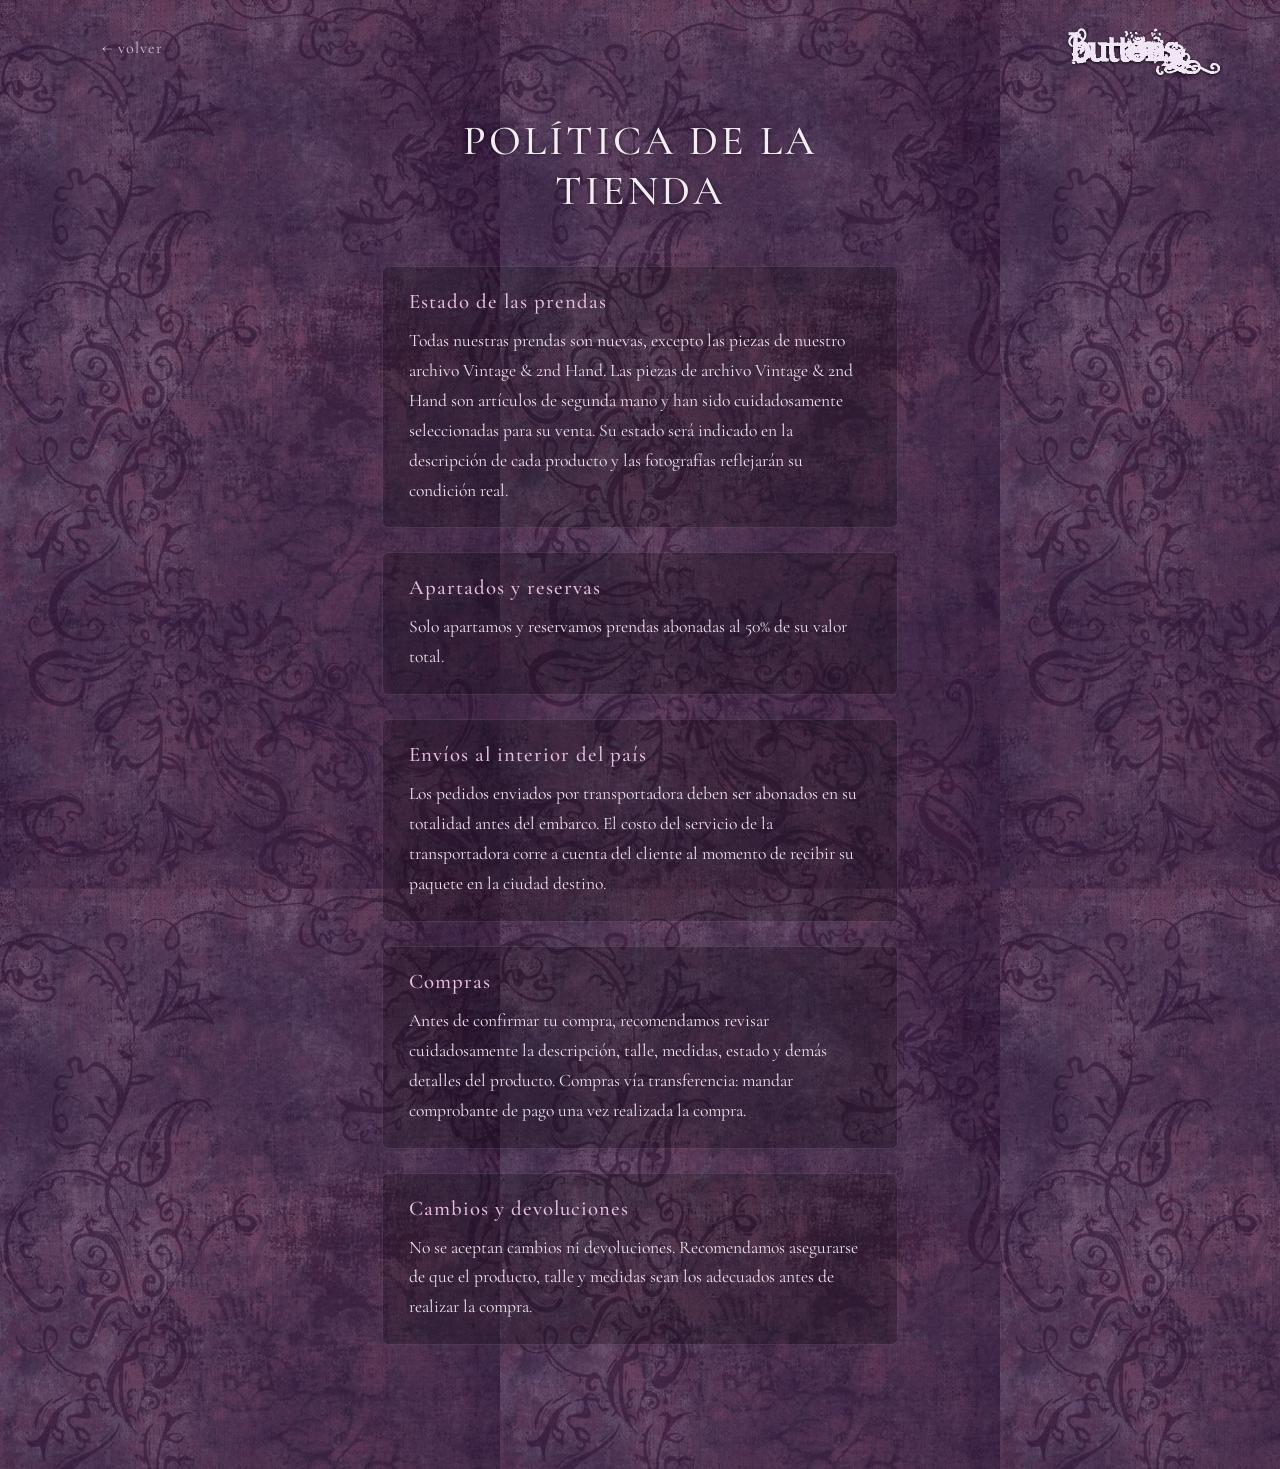
==== politicas.html @ 1bda3d87 "Add store policy page and link it from the nav Co-Authored-By: Claude Sonnet 5 <noreply@anthropic.co" ====
<!DOCTYPE html>
<html lang="es">
<head>
  <meta charset="UTF-8">
  <meta name="viewport" content="width=device-width, initial-scale=1.0">
  <title>Buttons — Política de la Tienda</title>
  <style>html,body{background:#4a2e45;}</style>
  <link href="https://fonts.googleapis.com/css2?family=Cormorant+Garamond:wght@300;400;500&display=swap" rel="stylesheet">
  <link rel="stylesheet" href="style.css">
  <link rel="stylesheet" href="tienda.css">
  <link rel="stylesheet" href="politicas.css">
</head>
<body class="tienda-body">

<svg width="0" height="0" style="position:absolute" aria-hidden="true">
  <defs>
    <filter id="thin-logo">
      <feMorphology operator="erode" radius="0.28"></feMorphology>
    </filter>
  </defs>
</svg>

<header class="politicas-top">
  <a href="tienda.html" class="politicas-back">← volver</a>
  <h1 class="politicas-logo">Buttons</h1>
</header>

<main class="politicas-main">
  <h2 class="politicas-title">Política de la Tienda</h2>

  <section class="politicas-block">
    <h3>Estado de las prendas</h3>
    <p>Todas nuestras prendas son nuevas, excepto las piezas de nuestro archivo Vintage &amp; 2nd Hand. Las piezas de archivo Vintage &amp; 2nd Hand son artículos de segunda mano y han sido cuidadosamente seleccionadas para su venta. Su estado será indicado en la descripción de cada producto y las fotografías reflejarán su condición real.</p>
  </section>

  <section class="politicas-block">
    <h3>Apartados y reservas</h3>
    <p>Solo apartamos y reservamos prendas abonadas al 50% de su valor total.</p>
  </section>

  <section class="politicas-block">
    <h3>Envíos al interior del país</h3>
    <p>Los pedidos enviados por transportadora deben ser abonados en su totalidad antes del embarco. El costo del servicio de la transportadora corre a cuenta del cliente al momento de recibir su paquete en la ciudad destino.</p>
  </section>

  <section class="politicas-block">
    <h3>Compras</h3>
    <p>Antes de confirmar tu compra, recomendamos revisar cuidadosamente la descripción, talle, medidas, estado y demás detalles del producto. Compras vía transferencia: mandar comprobante de pago una vez realizada la compra.</p>
  </section>

  <section class="politicas-block">
    <h3>Cambios y devoluciones</h3>
    <p>No se aceptan cambios ni devoluciones. Recomendamos asegurarse de que el producto, talle y medidas sean los adecuados antes de realizar la compra.</p>
  </section>
</main>

<script src="transitions.js"></script>

</body>
</html>
---- style.css ----
@font-face {
  font-family: 'Angelic War';
  src: url('assets/fonts/AngelicWar.ttf') format('truetype');
  font-weight: normal;
  font-style: normal;
}

* {
  margin: 0;
  padding: 0;
  box-sizing: border-box;
}

html {
  background: #0a0a0a;
}

body {
  font-family: sans-serif;
  overflow-x: hidden;
  background: #0a0a0a;
  opacity: 0;
  transition: opacity 0.4s ease;
}

body.page-loaded {
  opacity: 1;
}

body.page-leaving {
  opacity: 0;
}

.hero {
  position: relative;
  width: 100%;
  height: 100vh;
  background: #0a0a0a;
  overflow: hidden;
}

.hero-video-frame {
  position: absolute;
  inset: 0;
  width: 100%;
  height: 100%;
  overflow: hidden;
  background: #0a0a0a;
}

.hero-char-video {
  width: 100%;
  height: 100%;
  object-fit: cover;
  object-position: 30% center;
  animation: floatVideo 6s ease-in-out infinite, glitchFX 7s linear infinite;
  transform-origin: center center;
}

@keyframes floatVideo {
  0%, 100% { transform: scale(0.92) translateY(0); }
  50% { transform: scale(0.92) translateY(-14px); }
}

@keyframes glitchFX {
  0%, 96%, 100% {
    filter: contrast(1.2) brightness(0.78);
  }
  96.5% {
    filter: contrast(1.6) brightness(1.2) hue-rotate(8deg)
      drop-shadow(4px 0 rgba(255,0,60,0.6)) drop-shadow(-4px 0 rgba(0,200,255,0.6));
  }
  97% {
    filter: contrast(0.8) brightness(0.7) hue-rotate(-6deg)
      drop-shadow(-3px 0 rgba(255,0,60,0.5)) drop-shadow(3px 0 rgba(0,200,255,0.5));
  }
  97.5% {
    filter: contrast(1.4) brightness(1.1)
      drop-shadow(2px 0 rgba(255,0,60,0.5)) drop-shadow(-2px 0 rgba(0,200,255,0.5));
  }
  98% {
    filter: contrast(1.2) brightness(0.78);
  }
}

.vhs-overlay {
  position: absolute;
  inset: 0;
  background: repeating-linear-gradient(
    0deg,
    rgba(255,255,255,0.04) 0px,
    rgba(255,255,255,0.04) 1px,
    transparent 1px,
    transparent 3px
  );
  mix-blend-mode: overlay;
  pointer-events: none;
}

.grain-overlay {
  position: absolute;
  inset: -20%;
  width: 140%;
  height: 140%;
  background-image: url("data:image/svg+xml;utf8,<svg xmlns='http://www.w3.org/2000/svg'><filter id='n'><feTurbulence type='fractalNoise' baseFrequency='0.85' numOctaves='2' stitchTiles='stitch'/></filter><rect width='100%25' height='100%25' filter='url(%23n)'/></svg>");
  background-size: 220px 220px;
  opacity: 0.35;
  mix-blend-mode: overlay;
  pointer-events: none;
  animation: grainShift 0.5s steps(4) infinite;
}

@keyframes grainShift {
  0%   { transform: translate(0, 0); }
  25%  { transform: translate(-3%, 2%); }
  50%  { transform: translate(2%, -3%); }
  75%  { transform: translate(-2%, -2%); }
  100% { transform: translate(0, 0); }
}

.hero-video-frame::after {
  content: "";
  position: absolute;
  inset: 0;
  background: radial-gradient(ellipse at center, transparent 60%, rgba(0,0,0,0.4) 100%);
  pointer-events: none;
}

.hero-menu {
  position: absolute;
  top: 8%;
  right: 13%;
  z-index: 5;
  display: flex;
  flex-direction: column;
  align-items: flex-end;
  text-align: right;
}

.hero-logo {
  font-family: 'Angelic War', 'Cormorant Garamond', serif;
  font-size: 3.5rem;
  letter-spacing: normal;
  color: #b3b3b3;
  text-transform: none;
  margin-bottom: 190px;
  text-shadow: 0 1px 3px rgba(0,0,0,0.9);
  filter: url(#thin-logo);
  animation: logoFloat 4s ease-in-out infinite;
  position: relative;
  left: -25px;
}

@keyframes logoFloat {
  0%, 100% { transform: translateY(0); }
  50% { transform: translateY(-8px); }
}

.start-menu {
  display: flex;
  flex-direction: column;
  gap: 22px;
  align-items: flex-end;
}

.menu-item {
  font-family: 'Cormorant Garamond', serif;
  font-size: 1.2rem;
  letter-spacing: 4px;
  margin-right: -4px;
  text-transform: uppercase;
  color: #eee;
  text-decoration: none;
  position: relative;
  padding-bottom: 4px;
  text-shadow: 0 0 8px rgba(0,0,0,0.9), 0 2px 5px rgba(0,0,0,0.85);
  transition: color 0.3s ease, letter-spacing 0.3s ease;
}

@media (min-width: 700px) {
  .hero-logo { font-size: 5.5rem; }
  .menu-item { font-size: 1.4rem; letter-spacing: 5px; margin-right: -5px; }
  .start-menu { gap: 28px; }
}

@media (max-width: 699px) {
  .hero-logo { font-size: 3.5rem; }
}

.menu-item::after {
  content: "";
  position: absolute;
  bottom: 0;
  left: 50%;
  width: 0;
  height: 1px;
  background: #f2f2f2;
  transition: all 0.35s ease;
  transform: translateX(-50%);
}

.menu-item:hover {
  color: #fff;
  letter-spacing: 6px;
}
.menu-item:hover::after { width: 100%; }

.hero-date {
  margin-top: 60px;
  font-family: 'Cormorant Garamond', serif;
  font-size: 0.75rem;
  letter-spacing: 3px;
  color: #666;
  animation: flicker 2.5s infinite;
}

@keyframes flicker {
  0%, 100% { opacity: 1; }
  45% { opacity: 1; }
  46% { opacity: 0.3; }
  47% { opacity: 1; }
  92% { opacity: 1; }
  93% { opacity: 0.2; }
  94% { opacity: 1; }
}

.sound-toggle {
  position: absolute;
  left: 24px;
  top: 24px;
  z-index: 6;
  width: 44px;
  height: 44px;
  border-radius: 50%;
  border: 1px solid rgba(255,255,255,0.35);
  background: rgba(0,0,0,0.35);
  color: #ddd;
  display: flex;
  align-items: center;
  justify-content: center;
  cursor: pointer;
  transition: background 0.25s ease, border-color 0.25s ease, color 0.25s ease;
}

.sound-toggle:hover {
  background: rgba(0,0,0,0.55);
  border-color: rgba(255,255,255,0.6);
  color: #fff;
}

.sound-toggle .sound-wave {
  opacity: 0;
  transition: opacity 0.2s ease;
}

.sound-toggle .sound-mute {
  opacity: 1;
  transition: opacity 0.2s ease;
}

.sound-toggle.is-playing .sound-wave {
  opacity: 1;
}

.sound-toggle.is-playing .sound-mute {
  opacity: 0;
}
---- tienda.css ----
.tienda-body {
  background-color: #4a2e45;
  background-image: url('assets/img/bg-texture.jpg');
  background-repeat: repeat;
  background-size: 500px auto;
  min-height: 100vh;
}

.tienda-cover {
  position: relative;
  width: 100%;
  line-height: 0;
  box-shadow: 0 4px 18px rgba(0,0,0,0.55);
}

.tienda-cover img {
  width: 100%;
  height: auto;
  display: block;
}

.tienda-logo {
  position: absolute;
  left: 5%;
  bottom: 48%;
  z-index: 2;
  font-family: 'Angelic War', 'Cormorant Garamond', serif;
  font-size: 4rem;
  line-height: 1;
  color: #f0e6f5;
  text-shadow: 0 1px 3px rgba(0,0,0,0.9), 0 0 18px rgba(0,0,0,0.6);
  filter: url(#thin-logo);
  animation: logoFloat 4s ease-in-out infinite;
}

@media (min-width: 700px) {
  .tienda-logo { font-size: 6rem; bottom: 20%; }
}

.tienda-main {
  padding: 0 8% 80px;
  min-height: 40vh;
}
---- politicas.css ----
.politicas-top {
  display: flex;
  align-items: center;
  justify-content: space-between;
  padding: 24px 8%;
}

.politicas-back {
  font-family: 'Cormorant Garamond', serif;
  font-size: 1rem;
  letter-spacing: 1px;
  color: #e6d9e3;
  text-decoration: none;
  opacity: 0.85;
  transition: opacity 0.25s ease;
}

.politicas-back:hover {
  opacity: 1;
}

.politicas-logo {
  font-family: 'Angelic War', 'Cormorant Garamond', serif;
  font-size: 2rem;
  color: #f0e6f5;
  text-shadow: 0 1px 3px rgba(0,0,0,0.9);
  filter: url(#thin-logo);
}

.politicas-main {
  max-width: 720px;
  margin: 0 auto;
  padding: 20px 8% 100px;
}

.politicas-title {
  font-family: 'Cormorant Garamond', serif;
  font-weight: 500;
  font-size: 2rem;
  letter-spacing: 3px;
  text-transform: uppercase;
  color: #f4ecf3;
  text-align: center;
  margin-bottom: 50px;
  text-shadow: 0 1px 4px rgba(0,0,0,0.6);
}

.politicas-block {
  background: rgba(0,0,0,0.22);
  border: 1px solid rgba(255,255,255,0.1);
  border-radius: 6px;
  padding: 22px 26px;
  margin-bottom: 24px;
}

.politicas-block h3 {
  font-family: 'Cormorant Garamond', serif;
  font-weight: 500;
  font-size: 1.3rem;
  letter-spacing: 1px;
  color: #e8bfe0;
  margin-bottom: 12px;
}

.politicas-block p {
  font-family: 'Cormorant Garamond', serif;
  font-size: 1.1rem;
  line-height: 1.7;
  color: #eee2ec;
}

@media (min-width: 700px) {
  .politicas-title { font-size: 2.6rem; }
  .politicas-logo { font-size: 2.6rem; }
}
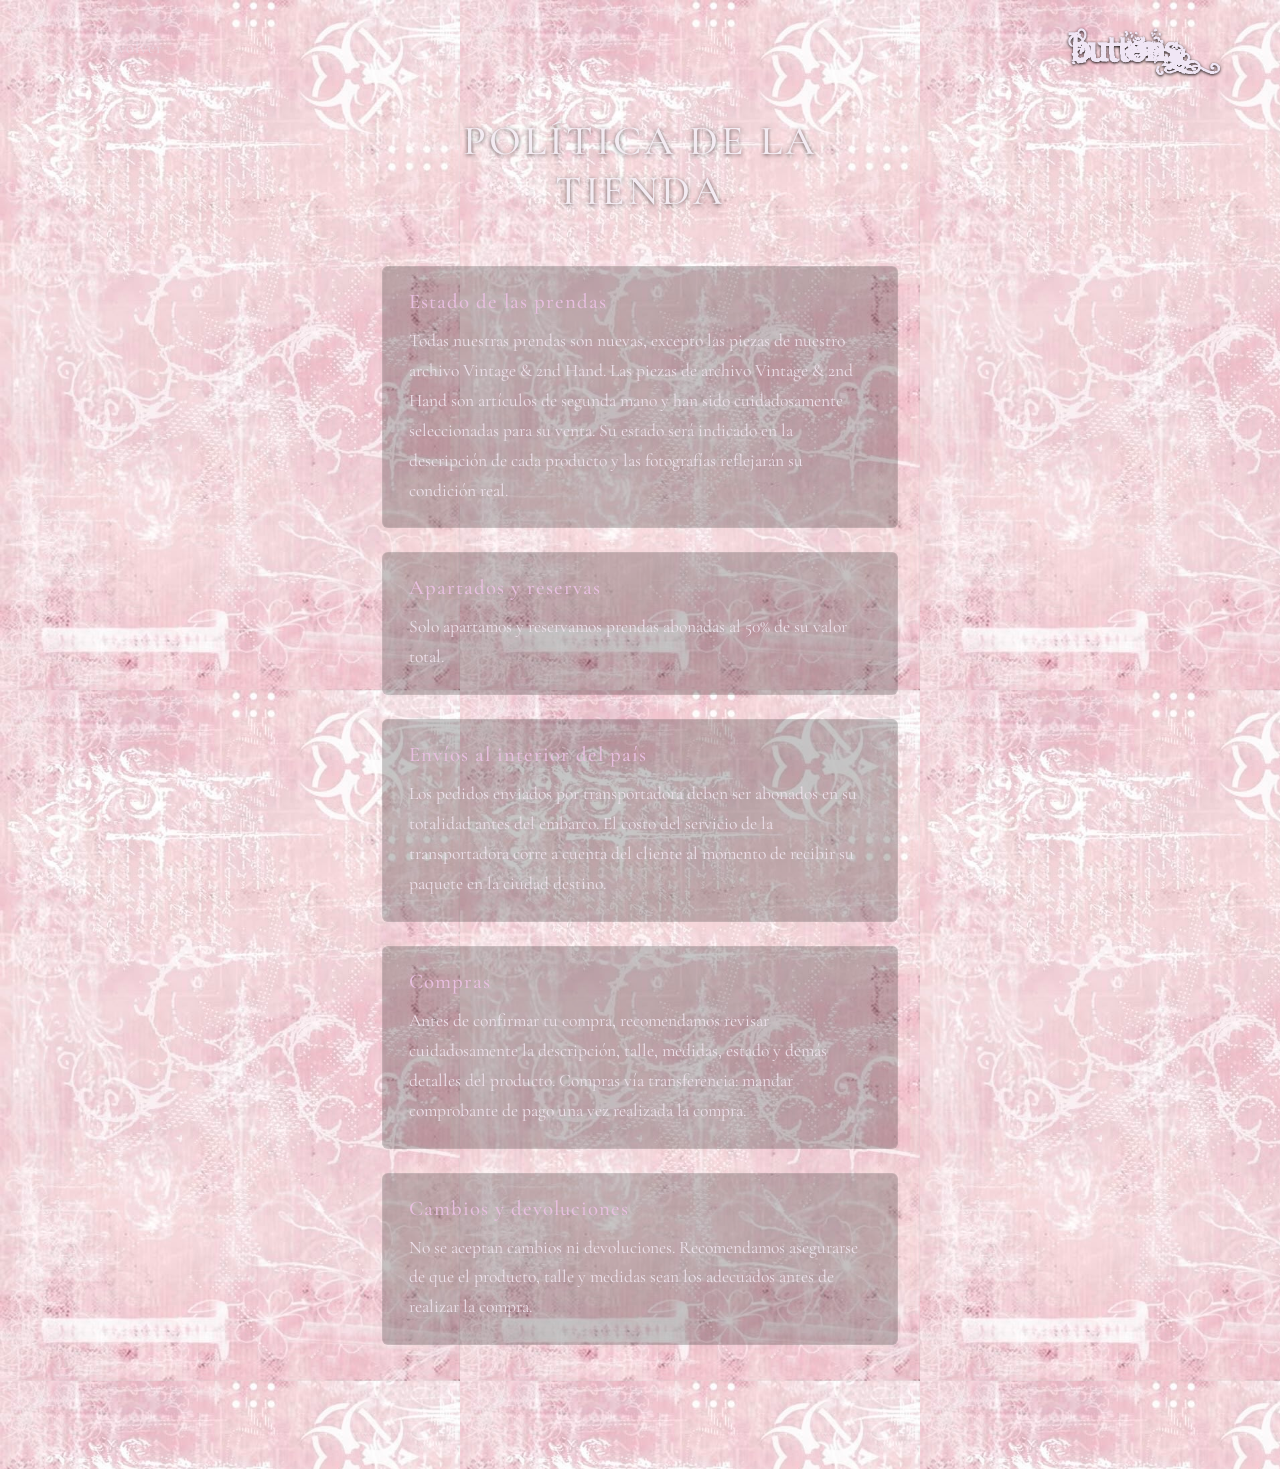
==== commit a2806fe8: "Fix black flash during page transitions html's background was hardcoded to #0a0a0a in style.css and " ====
--- a/politicas.html
+++ b/politicas.html
@@ -4,7 +4,7 @@
   <meta charset="UTF-8">
   <meta name="viewport" content="width=device-width, initial-scale=1.0">
   <title>Buttons — Política de la Tienda</title>
-  <style>html,body{background:#4a2e45;}</style>
+  <style>:root{--page-bg:#4a2e45;}</style>
   <link href="https://fonts.googleapis.com/css2?family=Cormorant+Garamond:wght@300;400;500&display=swap" rel="stylesheet">
   <link rel="stylesheet" href="style.css">
   <link rel="stylesheet" href="tienda.css">
--- a/style.css
+++ b/style.css
@@ -12,13 +12,13 @@
 }
 
 html {
-  background: #0a0a0a;
+  background: var(--page-bg, #0a0a0a);
 }
 
 body {
   font-family: sans-serif;
   overflow-x: hidden;
-  background: #0a0a0a;
+  background: var(--page-bg, #0a0a0a);
   opacity: 0;
   transition: opacity 0.4s ease;
 }
--- a/tienda.css
+++ b/tienda.css
@@ -1,43 +1,938 @@
+@font-face {
+  font-family: 'Kiwi';
+  src: url('assets/fonts/Kiwi.ttf') format('truetype');
+  font-weight: normal;
+  font-style: normal;
+}
+
+@font-face {
+  font-family: 'Grape Soda';
+  src: url('assets/fonts/GrapeSoda.ttf') format('truetype');
+  font-weight: normal;
+  font-style: normal;
+}
+
+@font-face {
+  font-family: 'Dot Gothic';
+  src: url('assets/fonts/DotGothic16Regular.ttf') format('truetype');
+  font-weight: normal;
+  font-style: normal;
+}
+
 .tienda-body {
-  background-color: #4a2e45;
-  background-image: url('assets/img/bg-texture.jpg');
+  background-color: #efdade;
+  background-image: url('assets/img/fondo-rosa.jpg');
   background-repeat: repeat;
-  background-size: 500px auto;
+  background-size: 460px auto;
   min-height: 100vh;
-}
-
-.tienda-cover {
+  font-size: 12px;
+}
+
+.producto-body,
+.producto-body * {
+  font-family: 'Kiwi', 'Cormorant Garamond', serif !important;
+}
+
+.producto-body .producto-descripcion {
+  font-family: 'Dot Gothic', 'Cormorant Garamond', serif !important;
+}
+
+html {
+  scroll-behavior: smooth;
+}
+
+/* ===== BANNER ===== */
+.banner {
+  width: 100%;
+  height: 320px;
   position: relative;
-  width: 100%;
-  line-height: 0;
-  box-shadow: 0 4px 18px rgba(0,0,0,0.55);
-}
-
-.tienda-cover img {
-  width: 100%;
+  overflow: hidden;
+  border-bottom: 3px double #1a1a1a;
+}
+
+.banner-img {
+  width: 100%;
+  height: 100%;
+  object-fit: cover;
+  object-position: center 30%;
+  filter: brightness(0.75) saturate(0.9);
+}
+
+.banner-overlay {
+  position: absolute;
+  left: 50%;
+  top: 22px;
+  transform: translateX(-50%);
+  text-align: center;
+  z-index: 2;
+  animation: flotar 3s ease-in-out infinite;
+}
+
+@keyframes flotar {
+  0% { transform: translateX(-50%) translateY(0); }
+  50% { transform: translateX(-50%) translateY(-3px); }
+  100% { transform: translateX(-50%) translateY(0); }
+}
+
+.banner-social {
+  position: absolute;
+  left: 18px;
+  top: 50%;
+  transform: translateY(-50%);
+  display: flex;
+  flex-direction: column;
+  gap: 9px;
+  z-index: 2;
+}
+
+.banner-social-link {
+  display: flex;
+  align-items: center;
+  gap: 6px;
+  font-family: 'Kiwi', cursive;
+  font-size: 12px;
+  color: #ffb3d1;
+  background: #fff0f6;
+  border: 2px solid #ffd6ea;
+  border-radius: 20px;
+  padding: 7px 14px;
+  cursor: pointer;
+  box-shadow: 0 3px 0 #ffd6ea;
+  text-decoration: none;
+  transition: all 0.2s ease;
+}
+
+.banner-social-link svg { flex-shrink: 0; width: 15px; height: 15px; }
+
+.banner-social-link:hover {
+  background: #ff8fc0;
+  color: #fff;
+  border-color: #ff8fc0;
+  box-shadow: 0 3px 0 #ffb3d1;
+}
+
+.banner-svg {
+  width: 740px;
+  max-width: 94vw;
   height: auto;
+  overflow: visible;
+}
+
+.banner-svg-texto {
+  font-family: 'Angelic War', 'Cormorant Garamond', cursive;
+  font-size: 120px;
+}
+
+.banner-svg-borde {
+  font-family: 'Angelic War', 'Cormorant Garamond', cursive;
+  font-size: 120px;
+  stroke: #1a1a1a;
+  stroke-width: 4px;
+  stroke-linejoin: round;
+}
+
+/* ===== MARQUESINA ===== */
+.marquee-wrapper {
+  width: 100%;
+  background: #6e6e6e;
+  color: #ffffff;
+  text-shadow: 0 0 6px rgba(255,255,255,0.7);
+  font-family: 'Dot Gothic', 'Cormorant Garamond', serif;
+  letter-spacing: 1px;
+  font-size: 0.85rem;
+  padding: 6px 0;
+  overflow: hidden;
+  white-space: nowrap;
+  border-top: 2px solid #1a1a1a;
+  border-bottom: 2px solid #1a1a1a;
+}
+
+.marquee-track {
+  display: inline-block;
+  animation: marquee 22s linear infinite;
+}
+
+@keyframes marquee {
+  from { transform: translateX(100vw); }
+  to { transform: translateX(-100%); }
+}
+
+/* ===== MENU MOBILE ===== */
+.menu-mobile-wrapper {
+  display: none;
+  flex-direction: column;
+  background: #fff0f6;
+  border-bottom: 2px solid #1a1a1a;
+}
+
+.menu-hamburguesa {
+  font-family: 'Grape Soda', 'Cormorant Garamond', cursive;
+  letter-spacing: 2px;
+  font-size: 1.1rem;
+  color: #1a1a1a;
+  background: #ffd6ea;
+  border: none;
+  border-bottom: 1px solid #1a1a1a;
+  padding: 10px 16px;
+  text-align: left;
+  cursor: pointer;
+  width: 100%;
+}
+
+.menu-mobile {
+  display: none;
+  flex-direction: column;
+  padding: 8px;
+  gap: 4px;
+}
+
+.menu-mobile.abierto { display: flex; }
+
+.menu-mobile a {
+  font-family: 'Grape Soda', 'Cormorant Garamond', cursive;
+  letter-spacing: 1px;
+  font-size: 1rem;
+  color: #1a1a1a;
+  text-decoration: none;
+  padding: 8px 12px;
+  border: 1px solid #1a1a1a;
+  background: #ffd6ea;
+}
+
+.menu-mobile a:hover { background: #d6197d; color: #f2ead9; }
+
+/* ===== LAYOUT ===== */
+.tienda-grid {
+  display: grid;
+  grid-template-columns: 240px minmax(0, 1fr);
+  min-height: calc(100vh - 320px);
+  align-items: start;
+  gap: 8px;
+  padding: 8px;
+}
+
+.sidebar {
+  background: #fff0f6;
+  border: 2px solid #1a1a1a;
+  outline: 1px solid rgba(26,26,26,0.3);
+  outline-offset: 2px;
+  display: flex;
+  flex-direction: column;
+  gap: 8px;
+  padding: 8px;
+  box-shadow: 2px 0px 8px rgba(0,0,0,0.2);
+}
+
+.buscador-box {
+  display: none;
+}
+
+.contador {
+  display: none;
+}
+
+.sidebar-titulo {
+  font-family: 'Grape Soda', 'Cormorant Garamond', cursive;
+  font-size: 1.5rem;
+  color: #1a1a1a;
+  margin: 0 0 6px 0;
+  text-align: center;
+  border-bottom: 1px solid rgba(26,26,26,0.3);
+  padding-bottom: 4px;
+}
+
+.sidebar-nav {
+  display: flex;
+  flex-direction: column;
+  gap: 2px;
+}
+
+.sidebar-link {
+  font-family: 'Grape Soda', 'Cormorant Garamond', cursive;
+  letter-spacing: 1px;
+  font-size: 1rem;
+  color: #1a1a1a;
+  text-decoration: none;
+  padding: 6px 8px;
+  border-left: 3px solid transparent;
+  transition: all 0.2s ease;
   display: block;
 }
 
-.tienda-logo {
+.sidebar-link:hover {
+  border-left: 3px solid #d6197d;
+  background: #ffd6ea;
+  color: #1a1a1a;
+  padding-left: 12px;
+}
+
+.sidebar-info {
+  background: #ffd6ea;
+  border: 1px solid #1a1a1a;
+  padding: 8px;
+  font-family: 'Cormorant Garamond', serif;
+  font-size: 0.85rem;
+  color: #1a1a1a;
+  display: flex;
+  flex-direction: column;
+  gap: 4px;
+}
+
+.sidebar-anime {
+  display: flex;
+  justify-content: center;
+}
+
+.anime-placeholder {
+  width: 130px;
+  height: 160px;
+  background: #ffd6ea;
+  border: 2px dashed #1a1a1a;
+  display: flex;
+  align-items: center;
+  justify-content: center;
+  overflow: hidden;
+}
+
+.mascota-img {
+  width: 100%;
+  height: 100%;
+  object-fit: cover;
+  object-position: center 70%;
+}
+
+.contador {
+  background: #ffd6ea;
+  border: 1px solid #1a1a1a;
+  padding: 6px;
+  text-align: center;
+}
+
+.contador-titulo {
+  font-family: 'Cormorant Garamond', serif;
+  letter-spacing: 1px;
+  font-size: 0.75rem;
+  color: #d6197d;
+  margin: 0;
+}
+
+.contador-numero {
+  font-family: monospace;
+  font-size: 1.1rem;
+  color: #1a1a1a;
+  margin: 0;
+  letter-spacing: 3px;
+}
+
+.sidebar-redes {
+  display: flex;
+  flex-direction: column;
+  gap: 4px;
+  margin-top: auto;
+}
+
+.red-btn {
+  display: block;
+  text-align: center;
+  font-family: 'Cormorant Garamond', serif;
+  letter-spacing: 1px;
+  font-size: 0.85rem;
+  color: #1a1a1a;
+  background: #ffd6ea;
+  border: 1px solid #1a1a1a;
+  padding: 4px;
+  text-decoration: none;
+  transition: all 0.2s ease;
+}
+
+.red-btn:hover { background: #d6197d; color: #f2ead9; }
+
+.contenido {
+  display: flex;
+  flex-direction: column;
+  gap: 8px;
+}
+
+.seccion {
+  background: transparent;
+  border: 2px solid #1a1a1a;
+  outline: 1px solid rgba(26,26,26,0.3);
+  outline-offset: 2px;
+  padding: 12px;
+}
+
+.seccion-titulo {
+  font-family: 'Grape Soda', 'Cormorant Garamond', cursive;
+  font-size: 1.6rem;
+  letter-spacing: 1px;
+  color: #1a1a1a;
+  margin: 0 0 12px 0;
+  padding-bottom: 6px;
+  border-bottom: 1px dashed rgba(26,26,26,0.3);
+}
+
+/* ===== DESTACADOS ===== */
+.destacados-viewport {
+  overflow: hidden;
+  width: 100%;
+  -webkit-mask-image: linear-gradient(to right, transparent 0, black 6%, black 94%, transparent 100%);
+  mask-image: linear-gradient(to right, transparent 0, black 6%, black 94%, transparent 100%);
+}
+
+.destacados-track {
+  display: flex;
+  width: max-content;
+  cursor: grab;
+  touch-action: pan-y;
+  user-select: none;
+  -webkit-user-select: none;
+}
+
+.destacados-track.arrastrando {
+  cursor: grabbing;
+}
+
+.destacado-card {
+  width: 90px;
+  flex-shrink: 0;
+  margin: 0 8px;
+  text-decoration: none;
+  cursor: pointer;
+  -webkit-user-drag: none;
+}
+
+.destacado-card-img {
+  width: 90px;
+  height: 110px;
+  border-radius: 4px;
+  border: 1px solid #1a1a1a;
+}
+
+.destacado-card-nombre {
+  font-family: 'Kiwi', cursive;
+  font-size: 0.6rem;
+  color: #1a1a1a;
+  margin: 6px 0 0;
+  line-height: 1.3;
+}
+
+.destacado-card-precio {
+  font-family: 'Kiwi', cursive;
+  font-size: 0.6rem;
+  color: #d6197d;
+  margin: 2px 0 0;
+}
+
+/* ===== BIENVENIDA ===== */
+.inicio-seccion {
+  display: flex;
+  flex-direction: column;
+  gap: 12px;
+}
+
+.inicio-frase {
+  text-align: center;
+}
+
+.inicio-svg {
+  width: 100%;
+  height: auto;
+}
+
+.svg-frase {
+  font-family: 'Grape Soda', 'Cormorant Garamond', cursive;
+  font-size: 30px;
+  fill: #1a1a1a;
+}
+
+.svg-estrella1 { font-size: 22px; fill: #ff8fc0; animation: flotar2 3s ease-in-out infinite; }
+.svg-estrella2 { font-size: 18px; fill: #ffb3d1; animation: flotar2 4s ease-in-out infinite 0.5s; }
+.svg-estrella3 { font-size: 18px; fill: #ffd6ea; animation: flotar2 3.5s ease-in-out infinite 1s; }
+.svg-burbuja1 { animation: flotar2 3s ease-in-out infinite; }
+.svg-burbuja2 { animation: flotar2 4s ease-in-out infinite 0.5s; }
+.svg-burbuja3 { animation: flotar2 3.5s ease-in-out infinite 1s; }
+
+@keyframes flotar2 {
+  0% { transform: translateY(0px); }
+  50% { transform: translateY(-6px); }
+  100% { transform: translateY(0px); }
+}
+
+/* ===== SUBCATEGORÍAS ===== */
+.subcategorias {
+  display: flex;
+  flex-direction: column;
+  gap: 18px;
+}
+
+.subcategoria-bloque {
+  padding-top: 6px;
+}
+
+.subcategoria-titulo {
+  font-family: 'Grape Soda', 'Cormorant Garamond', cursive;
+  font-size: 1.05rem;
+  letter-spacing: 1px;
+  color: #d6197d;
+  margin: 0 0 8px 0;
+  padding-bottom: 4px;
+  border-bottom: 1px dotted rgba(26,26,26,0.4);
+}
+
+/* ===== GRILLA DE PRODUCTOS ===== */
+.productos-grid {
+  display: grid;
+  grid-template-columns: repeat(3, 1fr);
+  gap: 10px;
+}
+
+.productos-empty {
+  grid-column: 1 / -1;
+  font-family: 'Cormorant Garamond', serif;
+  font-size: 0.85rem;
+  letter-spacing: 1px;
+  color: #1a1a1a;
+  opacity: 0.7;
+  text-align: center;
+  padding: 10px 0;
+}
+
+.producto-card {
+  background: #ffd6ea;
+  border: 1px solid #1a1a1a;
+  padding: 8px;
+  text-align: center;
+  display: flex;
+  flex-direction: column;
+  align-items: center;
+  gap: 6px;
+  transition: all 0.2s ease;
+}
+
+.producto-card:hover { border-color: #d6197d; transform: translateY(-2px); }
+
+.card-link {
+  display: flex;
+  flex-direction: column;
+  align-items: center;
+  gap: 6px;
+  text-decoration: none;
+  width: 100%;
+}
+
+.card-imagen {
+  width: 100%;
+  height: 140px;
+  border: 1px solid #1a1a1a;
+}
+
+.card-nombre {
+  font-family: 'Kiwi', cursive;
+  font-size: 0.85rem;
+  color: #1a1a1a;
+  margin: 0;
+}
+
+.card-precio {
+  font-family: 'Kiwi', cursive;
+  font-size: 0.8rem;
+  color: #d6197d;
+  margin: 0;
+}
+
+.card-btn {
+  font-family: 'Kiwi', cursive;
+  font-size: 0.75rem;
+  color: #1a1a1a;
+  background: #fff0f6;
+  border: 1px solid #1a1a1a;
+  padding: 4px 12px;
+  cursor: pointer;
+  transition: all 0.2s ease;
+}
+
+.card-btn:hover { background: #d6197d; color: #f2ead9; }
+
+/* ===== CARRITO ===== */
+.carrito-icono {
+  position: fixed;
+  top: 18px;
+  right: 18px;
+  z-index: 999;
+  width: 52px;
+  height: 52px;
+  border: none;
+  background: none;
+  padding: 0;
+  cursor: pointer;
+  filter: drop-shadow(0 2px 6px rgba(0,0,0,0.4));
+  transition: transform 0.2s ease;
+}
+
+.carrito-icono:hover { transform: scale(1.08); }
+
+.carrito-icono-img {
+  width: 100%;
+  height: 100%;
+  object-fit: contain;
+  display: block;
+}
+
+.carrito-contador {
   position: absolute;
-  left: 5%;
-  bottom: 48%;
-  z-index: 2;
-  font-family: 'Angelic War', 'Cormorant Garamond', serif;
-  font-size: 4rem;
-  line-height: 1;
-  color: #f0e6f5;
-  text-shadow: 0 1px 3px rgba(0,0,0,0.9), 0 0 18px rgba(0,0,0,0.6);
-  filter: url(#thin-logo);
-  animation: logoFloat 4s ease-in-out infinite;
-}
-
-@media (min-width: 700px) {
-  .tienda-logo { font-size: 6rem; bottom: 20%; }
-}
-
-.tienda-main {
+  top: -4px;
+  right: -4px;
+  min-width: 18px;
+  height: 18px;
+  padding: 0 4px;
+  border-radius: 50%;
+  background: #d6197d;
+  color: #f2ead9;
+  font-family: monospace;
+  font-size: 0.7rem;
+  display: flex;
+  align-items: center;
+  justify-content: center;
+  border: 1px solid #1a1a1a;
+}
+
+.carrito-overlay {
+  display: none;
+  position: fixed;
+  top: 0; left: 0;
+  width: 100%; height: 100%;
+  background: rgba(0,0,0,0.45);
+  z-index: 998;
+}
+
+.carrito-overlay.visible { display: block; }
+
+.carrito-panel {
+  position: fixed;
+  top: 0;
+  right: -220px;
+  width: 200px;
+  height: 100vh;
+  background-color: #fff0f6;
+  background-image: url('assets/img/carrito-fondo.jpg');
+  background-size: cover;
+  background-position: center;
+  background-attachment: fixed;
+  border-left: 2px solid #1a1a1a;
+  z-index: 1000;
+  display: flex;
+  flex-direction: column;
+  transition: right 0.3s ease;
+}
+
+.carrito-panel.abierto { right: 0; }
+
+.carrito-header {
+  display: flex;
+  justify-content: space-between;
+  align-items: center;
+  padding: 16px;
+  border-bottom: 1px dashed #1a1a1a;
+}
+
+.carrito-titulo {
+  font-family: 'Kiwi', cursive;
+  font-size: 1.1rem;
+  color: #1a1a1a;
+  margin: 0;
+}
+
+.carrito-cerrar {
+  background: none;
+  border: 1px solid #1a1a1a;
+  color: #1a1a1a;
+  font-size: 0.9rem;
+  padding: 4px 8px;
+  cursor: pointer;
+}
+
+.carrito-items {
+  flex: 1;
+  overflow-y: auto;
+  padding: 12px;
+  display: flex;
+  flex-direction: column;
+  gap: 10px;
+}
+
+.carrito-vacio {
+  text-align: center;
+  color: #1a1a1a;
+  font-family: 'Cormorant Garamond', serif;
+  font-size: 0.9rem;
+  margin-top: 40px;
+}
+
+.carrito-item {
+  background: #ffd6ea;
+  border: 1px solid #1a1a1a;
+  padding: 10px;
+  display: flex;
+  flex-direction: column;
+  gap: 6px;
+}
+
+.carrito-item-nombre {
+  font-family: 'Kiwi', cursive;
+  font-size: 0.85rem;
+  color: #1a1a1a;
+  margin: 0;
+}
+
+.carrito-item-precio { font-size: 0.8rem; color: #d6197d; margin: 0; }
+.carrito-item-controles { display: flex; align-items: center; gap: 8px; }
+
+.carrito-item-btn {
+  background: #fff0f6;
+  border: 1px solid #1a1a1a;
+  color: #1a1a1a;
+  width: 22px;
+  height: 22px;
+  font-size: 0.85rem;
+  cursor: pointer;
+  display: flex;
+  align-items: center;
+  justify-content: center;
+}
+
+.carrito-item-btn:hover { background: #d6197d; color: #f2ead9; }
+.carrito-item-cantidad { font-size: 0.85rem; color: #1a1a1a; min-width: 20px; text-align: center; }
+.carrito-item-eliminar { margin-left: auto; background: none; border: none; color: #d6197d; font-size: 0.8rem; cursor: pointer; }
+.carrito-item-eliminar:hover { color: #1a1a1a; }
+
+.carrito-footer {
+  padding: 16px;
+  border-top: 1px dashed #1a1a1a;
+}
+
+.carrito-total {
+  font-family: 'Kiwi', cursive;
+  font-size: 0.9rem;
+  color: #1a1a1a;
+  margin: 0 0 10px 0;
+  text-align: right;
+}
+
+.carrito-comprar {
+  font-family: 'Kiwi', cursive;
+  letter-spacing: 1px;
+  text-transform: uppercase;
+  font-size: 0.85rem;
+  color: #1a1a1a;
+  background: #ff8fc0;
+  border: none;
+  padding: 8px;
+  cursor: pointer;
+  width: 100%;
+}
+
+.carrito-comprar:hover { background: #ffb3d1; }
+
+/* ===== PÁGINA DE PRODUCTO (producto.html) ===== */
+.producto-top {
+  display: flex;
+  align-items: center;
+  justify-content: space-between;
+  padding: 24px 8%;
+}
+
+.producto-back {
+  font-family: 'Cormorant Garamond', serif;
+  font-size: 1rem;
+  letter-spacing: 1px;
+  color: #d6197d;
+  text-decoration: none;
+  opacity: 0.85;
+  transition: opacity 0.25s ease;
+}
+
+.producto-back:hover { opacity: 1; }
+
+.producto-page {
+  max-width: 420px;
+  margin: 0 auto;
   padding: 0 8% 80px;
-  min-height: 40vh;
-}
+  text-align: center;
+}
+
+.producto-img {
+  width: 100%;
+  height: 320px;
+  border-radius: 10px;
+  border: 1px solid #1a1a1a;
+  box-shadow: 0 6px 24px rgba(0,0,0,0.2);
+  margin-bottom: 12px;
+}
+
+.producto-miniaturas {
+  display: flex;
+  gap: 8px;
+  justify-content: center;
+  flex-wrap: wrap;
+  margin-bottom: 24px;
+}
+
+.producto-miniatura {
+  width: 56px;
+  height: 56px;
+  border-radius: 6px;
+  border: 2px solid transparent;
+  cursor: pointer;
+  transition: all 0.2s ease;
+}
+
+.producto-miniatura:hover {
+  border-color: #ffb3d1;
+}
+
+.producto-miniatura.activa {
+  border-color: #ff8fc0;
+}
+
+.producto-nombre {
+  font-family: 'Cormorant Garamond', serif;
+  font-weight: 500;
+  font-size: 1.6rem;
+  color: #1a1a1a;
+  margin-bottom: 10px;
+}
+
+.producto-precio {
+  font-family: 'Cormorant Garamond', serif;
+  font-size: 1.3rem;
+  color: #d6197d;
+  margin-bottom: 18px;
+}
+
+.producto-descripcion {
+  font-family: 'Dot Gothic', 'Cormorant Garamond', serif;
+  font-size: 0.95rem;
+  line-height: 1.7;
+  color: #1a1a1a;
+  margin-bottom: 28px;
+}
+
+.producto-talles {
+  margin-bottom: 28px;
+}
+
+.producto-talles-label {
+  font-family: 'Kiwi', cursive;
+  font-size: 1rem;
+  color: #1a1a1a;
+  margin: 0 0 12px 0;
+  text-align: center;
+}
+
+.talles-grid {
+  display: flex;
+  gap: 10px;
+  justify-content: center;
+  flex-wrap: wrap;
+  margin-bottom: 20px;
+}
+
+.talle-btn {
+  font-family: 'Kiwi', cursive;
+  font-size: 0.95rem;
+  color: #1a1a1a;
+  background: #ffd6ea;
+  border: 2px solid #1a1a1a;
+  padding: 12px 18px;
+  cursor: pointer;
+  transition: all 0.2s ease;
+  min-width: 50px;
+  text-align: center;
+}
+
+.talle-btn:hover {
+  background: #ffb3d1;
+  transform: translateY(-2px);
+}
+
+.talle-btn.activo {
+  background: #ff8fc0;
+  color: #fff;
+  border-color: #ff8fc0;
+}
+
+.producto-agregar {
+  font-family: 'Cormorant Garamond', serif;
+  font-size: 1.05rem;
+  letter-spacing: 3px;
+  text-transform: uppercase;
+  color: #1a1a1a;
+  background: #ff8fc0;
+  border: none;
+  padding: 14px 30px;
+  border-radius: 2px;
+  cursor: pointer;
+  transition: background 0.25s ease, letter-spacing 0.25s ease;
+}
+
+.producto-agregar:hover {
+  background: #ffb3d1;
+  letter-spacing: 4px;
+}
+
+.producto-no-encontrado {
+  font-family: 'Cormorant Garamond', serif;
+  font-size: 1.1rem;
+  color: #1a1a1a;
+  text-align: center;
+  padding: 60px 8%;
+}
+
+.tienda-footer {
+  display: flex;
+  flex-direction: column;
+  align-items: center;
+  gap: 18px;
+  padding: 50px 8% 60px;
+  margin-top: 30px;
+  border-top: 1px dashed #1a1a1a;
+}
+
+.footer-link {
+  display: flex;
+  align-items: center;
+  gap: 10px;
+  font-family: 'Cormorant Garamond', serif;
+  font-size: 1.1rem;
+  letter-spacing: 2px;
+  color: #d6197d;
+  text-decoration: none;
+  transition: color 0.25s ease, transform 0.2s ease;
+}
+
+.footer-link:hover { color: #1a1a1a; transform: translateY(-2px); }
+
+.footer-note {
+  font-family: 'Cormorant Garamond', serif;
+  font-size: 0.75rem;
+  letter-spacing: 3px;
+  color: #6a6a6a;
+  margin-top: 12px;
+}
+
+/* ===== RESPONSIVE ===== */
+@media (max-width: 768px) {
+  .tienda-grid { grid-template-columns: minmax(0, 1fr); }
+  .sidebar { display: none; }
+  .banner { height: 220px; }
+  .banner-overlay { top: 12px; }
+  .banner-svg { width: 100%; }
+  .banner-svg-texto, .banner-svg-borde { font-size: 200px; }
+  .banner-social { left: 12px; gap: 6px; }
+  .banner-social-link { padding: 5px 11px; font-size: 10px; gap: 4px; border-width: 1.5px; box-shadow: 0 2px 0 #ffd6ea; }
+  .banner-social-link:hover { box-shadow: 0 2px 0 #ffb3d1; }
+  .banner-social-link svg { width: 12px; height: 12px; }
+  .productos-grid { grid-template-columns: repeat(2, 1fr); }
+  .carrito-panel { width: 100%; right: -100vw; }
+  .menu-mobile-wrapper { display: flex; }
+}
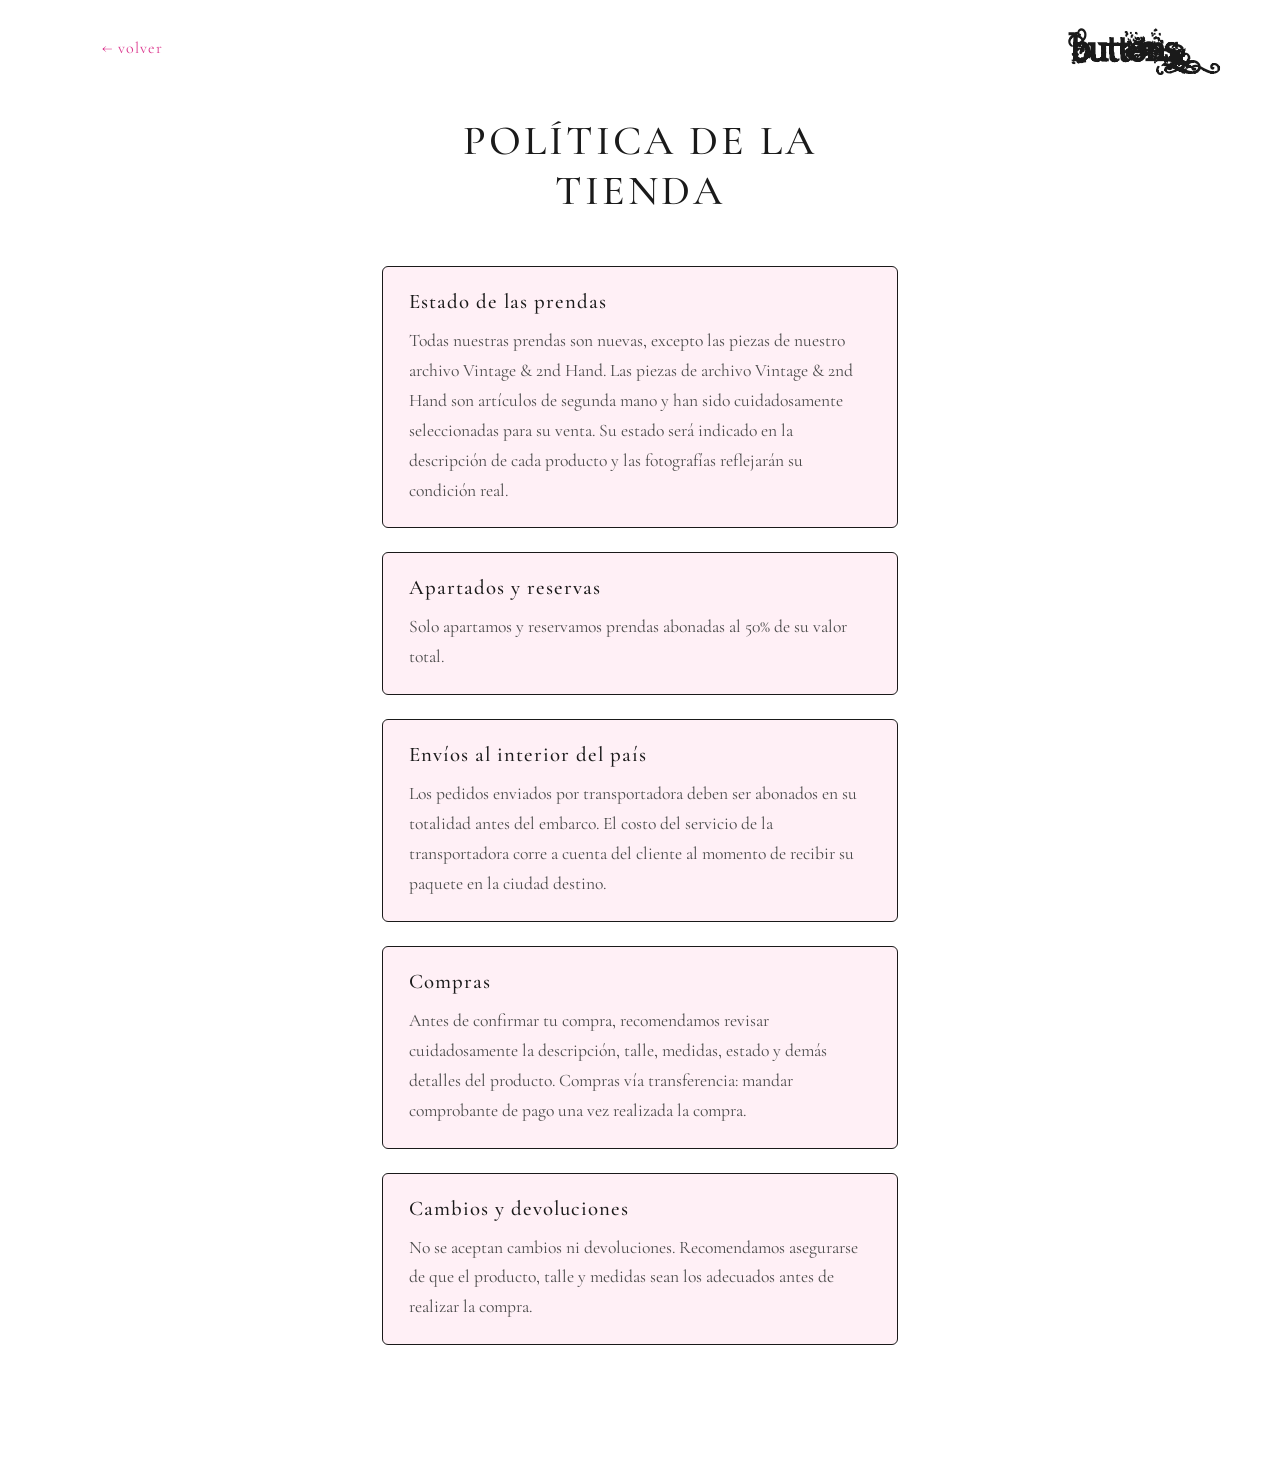
==== commit 15fb05b9: "Switch page background to white, fix cart background scaling inconsistency - .tienda-body background" ====
--- a/politicas.html
+++ b/politicas.html
@@ -4,7 +4,7 @@
   <meta charset="UTF-8">
   <meta name="viewport" content="width=device-width, initial-scale=1.0">
   <title>Buttons — Política de la Tienda</title>
-  <style>:root{--page-bg:#4a2e45;}</style>
+  <style>:root{--page-bg:#ffffff;}</style>
   <link href="https://fonts.googleapis.com/css2?family=Cormorant+Garamond:wght@300;400;500&display=swap" rel="stylesheet">
   <link rel="stylesheet" href="style.css">
   <link rel="stylesheet" href="tienda.css">
--- a/tienda.css
+++ b/tienda.css
@@ -20,10 +20,7 @@
 }
 
 .tienda-body {
-  background-color: #efdade;
-  background-image: url('assets/img/fondo-rosa.jpg');
-  background-repeat: repeat;
-  background-size: 460px auto;
+  background-color: #ffffff;
   min-height: 100vh;
   font-size: 12px;
 }
@@ -615,9 +612,8 @@
   height: 100vh;
   background-color: #fff0f6;
   background-image: url('assets/img/carrito-fondo.jpg');
-  background-size: cover;
-  background-position: center;
-  background-attachment: fixed;
+  background-repeat: repeat;
+  background-size: 180px auto;
   border-left: 2px solid #1a1a1a;
   z-index: 1000;
   display: flex;
--- a/politicas.css
+++ b/politicas.css
@@ -9,7 +9,7 @@
   font-family: 'Cormorant Garamond', serif;
   font-size: 1rem;
   letter-spacing: 1px;
-  color: #e6d9e3;
+  color: #d6197d;
   text-decoration: none;
   opacity: 0.85;
   transition: opacity 0.25s ease;
@@ -22,8 +22,7 @@
 .politicas-logo {
   font-family: 'Angelic War', 'Cormorant Garamond', serif;
   font-size: 2rem;
-  color: #f0e6f5;
-  text-shadow: 0 1px 3px rgba(0,0,0,0.9);
+  color: #1a1a1a;
   filter: url(#thin-logo);
 }
 
@@ -39,15 +38,14 @@
   font-size: 2rem;
   letter-spacing: 3px;
   text-transform: uppercase;
-  color: #f4ecf3;
+  color: #1a1a1a;
   text-align: center;
   margin-bottom: 50px;
-  text-shadow: 0 1px 4px rgba(0,0,0,0.6);
 }
 
 .politicas-block {
-  background: rgba(0,0,0,0.22);
-  border: 1px solid rgba(255,255,255,0.1);
+  background: #fff0f6;
+  border: 1px solid #1a1a1a;
   border-radius: 6px;
   padding: 22px 26px;
   margin-bottom: 24px;
@@ -58,7 +56,7 @@
   font-weight: 500;
   font-size: 1.3rem;
   letter-spacing: 1px;
-  color: #e8bfe0;
+  color: #1a1a1a;
   margin-bottom: 12px;
 }
 
@@ -66,7 +64,7 @@
   font-family: 'Cormorant Garamond', serif;
   font-size: 1.1rem;
   line-height: 1.7;
-  color: #eee2ec;
+  color: #4a4a4a;
 }
 
 @media (min-width: 700px) {
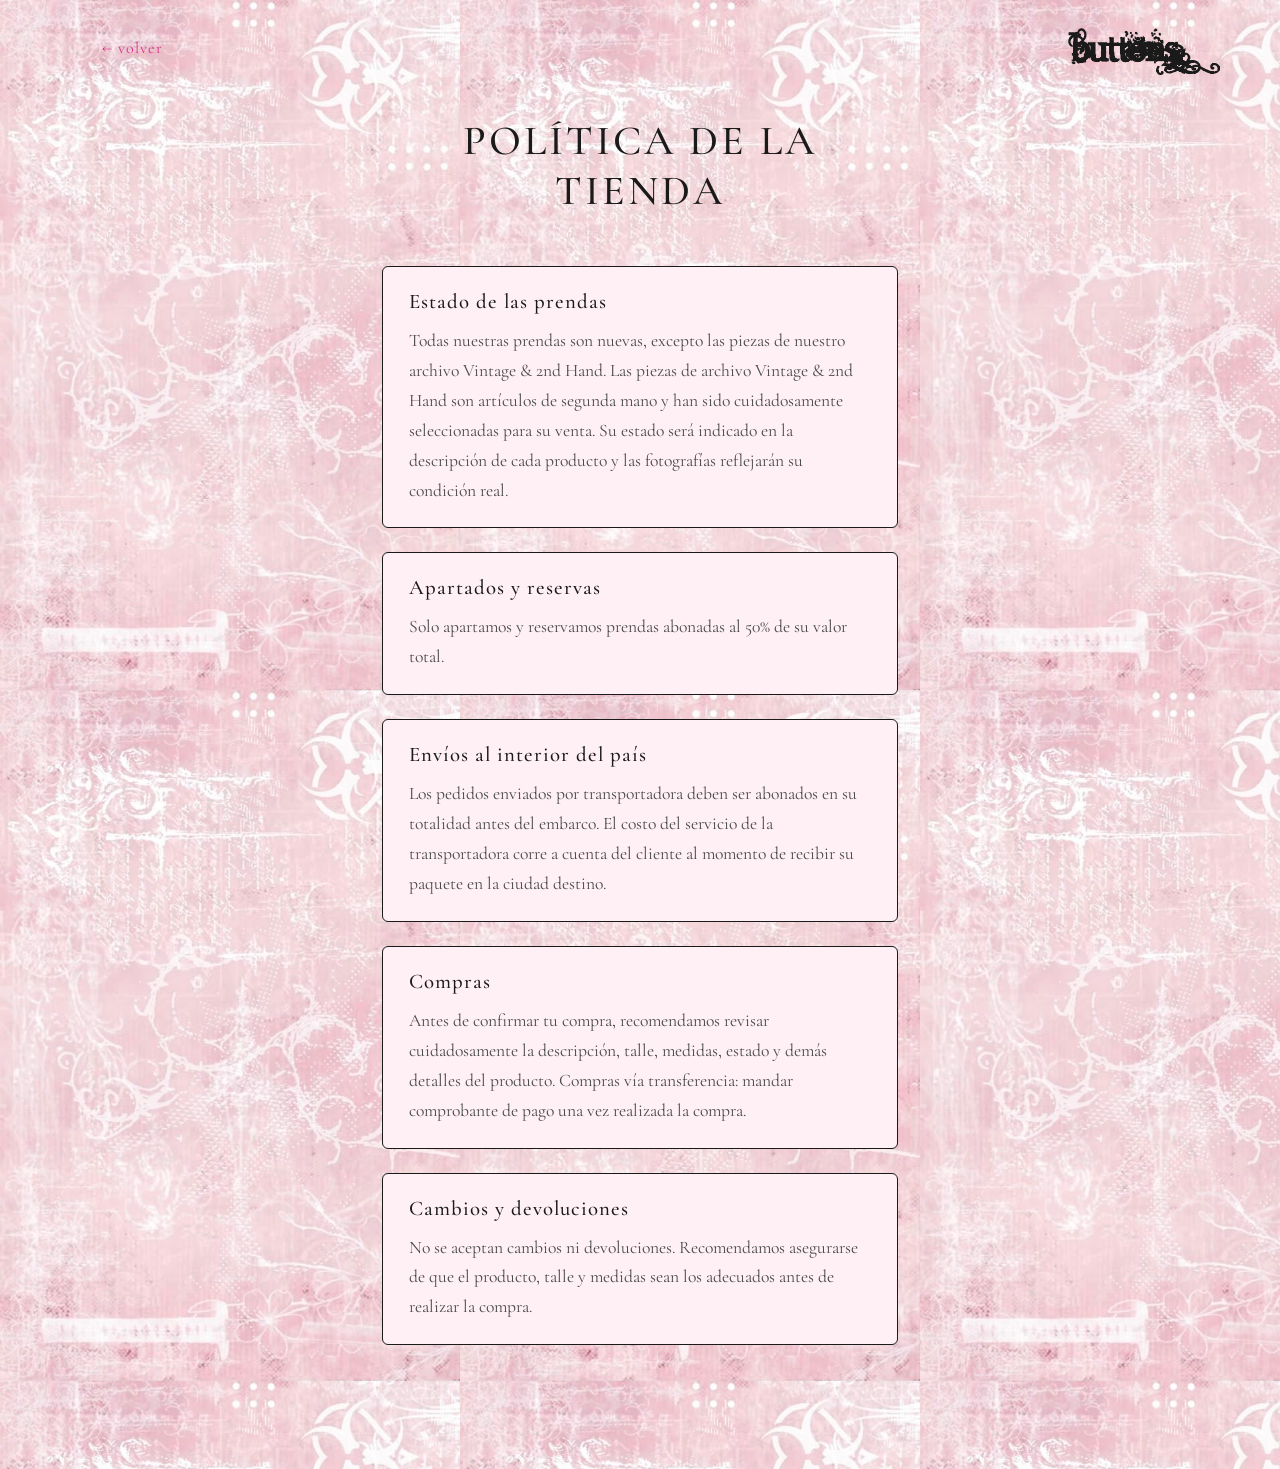
==== commit 5004e51a: "Restore original pink pattern background on shop pages Revert tienda.html/producto.html/politicas.ht" ====
--- a/politicas.html
+++ b/politicas.html
@@ -4,7 +4,7 @@
   <meta charset="UTF-8">
   <meta name="viewport" content="width=device-width, initial-scale=1.0">
   <title>Buttons — Política de la Tienda</title>
-  <style>:root{--page-bg:#ffffff;}</style>
+  <style>:root{--page-bg:#efdade;}</style>
   <link href="https://fonts.googleapis.com/css2?family=Cormorant+Garamond:wght@300;400;500&display=swap" rel="stylesheet">
   <link rel="stylesheet" href="style.css">
   <link rel="stylesheet" href="tienda.css">
--- a/tienda.css
+++ b/tienda.css
@@ -20,7 +20,10 @@
 }
 
 .tienda-body {
-  background-color: #ffffff;
+  background-color: #efdade;
+  background-image: url('assets/img/fondo-rosa.jpg');
+  background-repeat: repeat;
+  background-size: 460px auto;
   min-height: 100vh;
   font-size: 12px;
 }
@@ -495,7 +498,7 @@
 }
 
 .producto-card {
-  background: #ffd6ea;
+  background: #ffffff;
   border: 1px solid #1a1a1a;
   padding: 8px;
   text-align: center;
